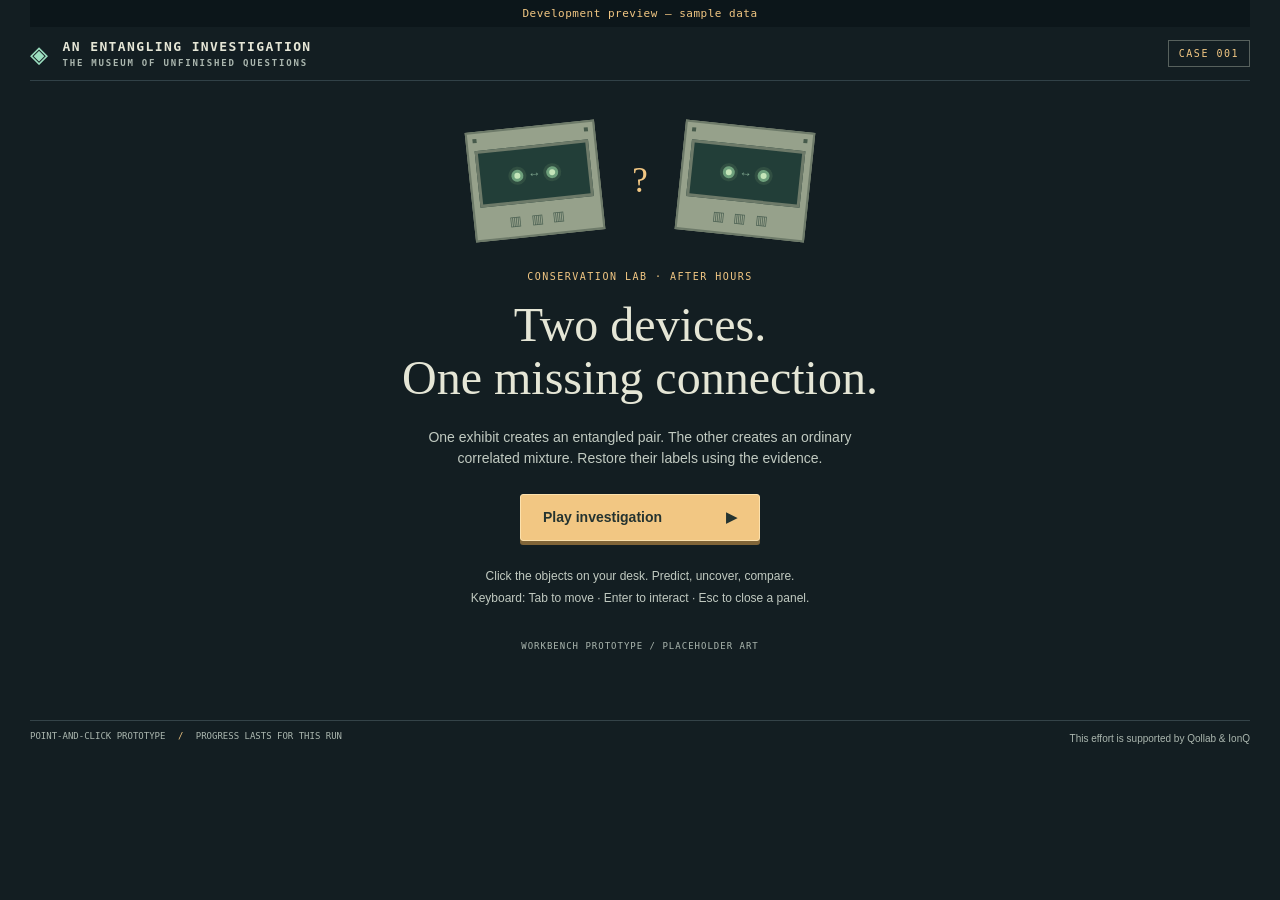
==== dev/index.html @ bb30d6c8 "feat: initial playable  implementation and assets" ====
<!doctype html>
<html lang="en">
<head>
  <meta charset="UTF-8">
  <meta name="viewport" content="width=device-width, initial-scale=1">
  <title>An Entangling Investigation · Development preview</title>
  <link rel="stylesheet" href="../main.css">
</head>
<body>
  <div id="app"><p>Opening development preview…</p></div>
  <script type="module" src="./main.js"></script>
</body>
</html>
---- main.css ----
/* Placeholder desk objects are CSS-only. Keep the native button hit targets
   when replacing their artwork with sprites. No remote assets are needed. */
:root { color-scheme:dark; --ink:#e5e6d6; --muted:#abb7af; --night:#131e22; --teal:#9cdfc0; --gold:#f2c783; --paper:#f1e8cf; --paper-ink:#283b37; font-family:'Segoe UI',Arial,sans-serif; }
* { box-sizing:border-box; }
body { margin:0; background:var(--night); color:var(--ink); font-size:14px; line-height:1.5; }
[hidden] { display:none !important; }
button,input,textarea { font:inherit; }
button { cursor:pointer; color:inherit; border-radius:3px; }
button:disabled { cursor:not-allowed; opacity:.48; }
button:focus-visible,summary:focus-visible,input:focus-visible,textarea:focus-visible { outline:3px solid var(--gold); outline-offset:4px; }
button:not(:disabled):hover { filter:brightness(1.13); }
h1,h2,h3,p { margin:0; }
.game-shell { max-width:1340px; margin:auto; padding:0 30px; }
.provenance { padding:7px 15px; color:var(--gold); text-align:center; background:#0c161a; font:11px Consolas,monospace; letter-spacing:.5px; }
.game-header { display:flex; justify-content:space-between; align-items:center; padding:19px 0; border-bottom:1px solid #314147; }
.game-brand { display:flex; align-items:center; gap:13px; font:600 13px Consolas,monospace; letter-spacing:1.4px; }
.game-brand > span { color:var(--teal); font-size:30px; }
.game-brand small { display:block; color:var(--muted); font-size:9px; margin-top:4px; letter-spacing:1.8px; }
.case-number,.eyebrow { font:10px Consolas,monospace; letter-spacing:1.5px; color:var(--gold); }
.case-number { border:1px solid #57615d; padding:7px 10px; }
.title-screen { text-align:center; max-width:640px; margin:0 auto; padding:45px 10px 65px; }
.title-emblem { display:flex; justify-content:center; align-items:center; gap:32px; margin-bottom:35px; }
.title-emblem > span:not(.device-sprite) { font:35px Georgia,serif; color:var(--gold); }
.title-emblem .device-sprite { width:130px; transform:rotate(-6deg); }
.title-emblem .device-sprite:last-child { transform:rotate(6deg); }
.title-screen h1 { font:48px/1.12 Georgia,serif; margin:16px 0 22px; }
.title-screen > p:not(.eyebrow) { color:#c1cac1; max-width:480px; margin:0 auto 25px; }
.primary { background:var(--gold); color:#243330; border:1px solid #fce1ad; box-shadow:0 4px 0 #816538; padding:12px 22px; font-weight:700; font-size:14px; }
.title-screen .primary { min-width:240px; margin-bottom:25px; display:inline-flex; justify-content:space-between; }
.title-screen .title-foot { font-size:12px; line-height:1.8; }
.prototype-label { font:9px Consolas,monospace; letter-spacing:1px; color:var(--muted); }
.mission-bar { display:flex; gap:20px; align-items:center; justify-content:space-between; margin-top:20px; }
.mission-bar p { font-size:14px; margin-top:5px; }
.progress-count { color:var(--teal); font:12px Consolas,monospace; white-space:nowrap; }
.lab-line { display:flex; justify-content:space-between; gap:20px; align-items:center; padding:10px 0 12px; font-size:11px; color:var(--muted); }
.quiet { background:none; border:0; padding:6px; color:var(--gold); font-size:11px; white-space:nowrap; }
.desk { position:relative; background:#705c48; border:9px solid #473c32; border-top-color:#968068; border-bottom-color:#302b26; padding:23px 28px 30px; box-shadow:0 10px 0 #0a1215,0 20px 45px #0005; background-image:repeating-linear-gradient(0deg,transparent,transparent 77px,#3a312b55 78px,#9e85612b 80px); }
.desk-plaque { display:flex; justify-content:space-between; color:#e3d2b4; font:9px Consolas,monospace; letter-spacing:1.4px; margin-bottom:19px; }
.desk-plaque span:first-child { color:var(--gold); background:#3d3b30; padding:6px 9px; border:1px solid #998665; }
.desk-plaque span:last-child { align-self:center; }
.desk-bolt { width:8px; height:8px; background:#c0a586; border:2px solid #4f453b; position:absolute; border-radius:50%; }
.bolt-tl { top:9px; left:9px; }.bolt-tr { top:9px; right:9px; }.bolt-bl { bottom:9px; left:9px; }.bolt-br { bottom:9px; right:9px; }
.apparatus { display:grid; grid-template-columns:minmax(210px,1fr) minmax(320px,1.35fr) minmax(240px,1fr); gap:27px; align-items:start; }
.apparatus h2,.console h3 { font:10px Consolas,monospace; letter-spacing:1.1px; text-transform:uppercase; }
.device-rack > h2 { color:#fff0d2; margin:5px 0 12px; }
#devices { display:grid; grid-template-columns:1fr 1fr; gap:10px; }
.device-object { text-align:center; background:#c2c4ac; color:#233c36; border:3px solid #3d4940; border-top-color:#e2e1c6; border-bottom-width:6px; padding:12px 8px; min-width:0; box-shadow:3px 5px 0 #352e2980; }
.device-object.selected { outline:3px solid var(--gold); outline-offset:3px; }
.object-top { display:flex; justify-content:space-between; align-items:center; font:8px Consolas,monospace; margin-bottom:14px; }
.selection-light { width:7px; height:7px; background:#6b7866; border-radius:50%; }
.selected .selection-light { background:#166847; box-shadow:0 0 0 2px #94d0a9; }
.device-sprite { position:relative; display:block; padding:17px 6px 5px; border:2px solid #6d7a69; background:#96a18b; min-width:0; }
.screw { width:4px; height:4px; background:#465a4b; position:absolute; top:5px; }.s1 { left:5px; }.s2 { right:5px; }
.device-window { display:flex; align-items:center; justify-content:center; gap:5px; height:57px; background:#223e38; border:3px solid #6d7a69; }
.device-window i { width:12px; height:12px; background:#c5e5b9; border:3px solid #6ea07c; box-shadow:0 0 0 3px #314f42; border-radius:50%; }
.device-window > span { color:#7ba28b; font-size:13px; }
.device-vents { display:block; letter-spacing:3px; margin-top:7px; font-size:13px; color:#4b6052; }
.device-name { display:block; font:700 16px Consolas,monospace; margin-top:14px; }
.device-state { display:block; font:8px/1.6 Consolas,monospace; margin-top:8px; }
.rack-note { font-size:11px; line-height:1.7; color:#fff0d2; margin-top:17px; padding:12px; background:#493f3280; border-left:2px solid #d2b584; }
.console { background:#354744; border:3px solid #182e2b; border-top-color:#6e7c69; box-shadow:5px 7px 0 #352e2980; padding:18px; }
.console h2 { color:#e4dbbf; margin-bottom:10px; }
.connection-label { font:9px Consolas,monospace; color:#bce9c7; background:#192d29; padding:7px; border:1px solid #567165; text-align:center; letter-spacing:1.4px; }
.dials { display:flex; justify-content:center; align-items:center; gap:27px; padding:12px 0; }.dials > div { display:flex; flex-direction:column; align-items:center; gap:5px; }.dials span,.dials b { font:9px Consolas,monospace; color:#d3dcc7; }.dial-link { opacity:.55; }
.dial { width:48px; height:48px; background:#bac4ab; border:5px solid #6c806e; border-radius:50%; box-shadow:0 3px 0 #142a24; position:relative; display:block; }.dial::after { content:''; position:absolute; width:4px; height:17px; top:2px; left:17px; background:#234337; }.dial.rotated { transform:rotate(90deg); }
.setting-switch { display:flex; border:2px solid #182e28; }.setting-switch button { flex:1; padding:7px 5px; background:#253a33; border:0; border-radius:0; color:#c5cfb9; }.setting-switch button[aria-pressed=true] { background:#bdd0ac; color:#213d30; box-shadow:inset 0 -3px #80966d; }.setting-switch b { font:700 14px Consolas,monospace; }.setting-switch span { display:block; font-size:10px; }
.setting-description { font-size:11px; line-height:1.5; color:#c0cbbb; margin:11px 0 17px; min-height:32px; }
.console h3 { color:var(--gold); margin-bottom:10px; }
.prediction-tokens { display:grid; grid-template-columns:repeat(3,1fr); gap:7px; }.prediction-tokens button { padding:8px 3px; background:#243932; border:1px solid #7f927d; font-size:10px; color:#e0e5d2; min-height:64px; }.prediction-tokens button[aria-pressed=true] { border-color:var(--gold); background:#514a32; color:#ffe1aa; box-shadow:0 0 0 1px var(--gold); }.token-symbol { display:block; font:10px Consolas,monospace; margin-bottom:8px; }
.lever { display:flex; align-items:center; justify-content:space-between; gap:14px; width:100%; background:#d5b174; color:#2b3528; border:2px solid #e8cc98; border-bottom:5px solid #947748; margin-top:18px; padding:10px 13px; text-align:left; }.lever b { font-size:13px; }.lever small { display:block; font:9px Consolas,monospace; margin-top:4px; }.lever-slot { height:37px; width:22px; background:#504b3b; border:3px solid #a28657; position:relative; }.lever-slot i { display:block; position:absolute; background:#9c4430; width:28px; height:11px; border:2px solid #e7a173; top:1px; left:-6px; }.lever.pulled .lever-slot i { top:20px; }
.detector { background:#888f79; padding:16px 13px 12px; border:3px solid #4d5a4a; border-top-color:#b2b99d; box-shadow:6px 8px 0 #352e2980; margin-top:7px; }.detector-heading { display:flex; justify-content:space-between; align-items:center; color:#203c30; margin-bottom:13px; }.detector-heading h2 { font-size:10px; }.power-led { width:6px; height:6px; background:#eacf73; border-radius:50%; box-shadow:0 0 0 2px #66715c; }
.crt-screen { background:#142d28; border:5px solid #465a49; border-bottom-color:#a4b496; padding:15px 12px; min-height:274px; color:#b9e5b8; text-align:center; background-image:repeating-linear-gradient(0deg,#00000013,#00000013 1px,transparent 1px,transparent 4px); }.screen-label { display:block; font:8px Consolas,monospace; letter-spacing:.6px; color:#d1ddb4; }.sealed-mark { font:38px Consolas,monospace; color:#8bad8e; margin:46px 0 30px; }.crt-screen p { font:13px Consolas,monospace; margin-bottom:10px; }.crt-screen small { font-size:10px; line-height:1.5; color:#a8c9ae; display:block; }.detector-idle { color:#243e30; font:9px Consolas,monospace; padding:15px 0 5px; text-align:center; }.detector-button { width:100%; background:#253d31; border:1px solid #c0c9a7; padding:11px 5px; font-size:11px; margin-top:12px; color:#eff0d5; }
.histogram { display:grid; grid-template-columns:repeat(4,1fr); gap:12px; margin:24px 0 14px; }.histogram > div { text-align:center; }.histogram span,.histogram b { font:10px Consolas,monospace; }.bar-track { height:92px; background:#cdeab70a; border-bottom:1px solid #7eac86; display:flex; align-items:flex-end; margin:5px 0; }.bar-track i { display:block; width:100%; }.match-bar { background:#a8d6a5; }.different-bar { background:#d4b97d; }.screen-stat { display:flex; flex-direction:column; margin-bottom:12px; }.screen-stat b { font:26px Consolas,monospace; }.screen-stat span { font-size:10px; }
.scan-area { height:140px; position:relative; overflow:hidden; display:grid; place-items:center; font:17px Consolas,monospace; }.scan-beam { position:absolute; top:0; left:0; right:0; height:3px; background:#c8edba; box-shadow:0 -12px 20px #b5ffa344; animation:readout-scan 1.2s linear both; }@keyframes readout-scan { from { transform:translateY(0); } to { transform:translateY(140px); } }
.desk-objects { display:grid; grid-template-columns:1fr 1fr 1fr; gap:24px; margin-top:29px; border-top:1px solid #b29b7455; padding-top:24px; }.desk-object { display:flex; align-items:center; gap:13px; position:relative; text-align:left; background:#473e3166; border:1px solid #b5a07866; border-bottom:4px solid #393429; padding:13px; min-height:102px; }.desk-object:hover { border-color:var(--gold); }.desk-object strong { display:block; color:#fff0d2; font-size:13px; }.desk-object small { display:block; color:#e5d6b9; font-size:10px; margin-top:4px; }.object-action { position:absolute; bottom:9px; right:10px; font:8px Consolas,monospace; color:var(--gold); }
.notebook-prop { display:grid; place-items:center; position:relative; flex-shrink:0; width:60px; height:72px; border:3px solid #9d7f48; border-left:7px solid #6a5433; background:#c8b282; color:#3d3b2e; transform:rotate(-7deg); box-shadow:2px 3px 0 #241e1b; }.notebook-prop b { font:10px/1.6 Consolas,monospace; }.notebook-prop i { width:4px; background:#ad5035; position:absolute; top:0; bottom:-6px; right:7px; }
.trace-prop { display:grid; place-items:center; flex-shrink:0; width:68px; height:67px; background:#253d32; border:5px solid #929779; color:#b5e2a7; box-shadow:3px 3px 0 #3c3c2d; }.trace-prop b { font:25px Consolas,monospace; }.trace-prop i { font:8px Consolas,monospace; letter-spacing:2px; }
.folder-prop { display:grid; place-items:center; width:67px; height:55px; flex-shrink:0; background:#c69e63; border:3px solid #8f7048; border-top:9px solid #dfbc82; box-shadow:3px 3px 0 #423725; transform:rotate(5deg); }.folder-prop i { font:9px/1.4 Consolas,monospace; color:#463e2f; border:1px solid #7c6448; padding:3px 10px; }
.interaction-line { margin-top:22px; background:#1c2c30; border-left:3px solid var(--gold); padding:12px 16px; color:#d8e3d4; font-size:13px; }.batch-note { font-size:10px; color:var(--muted); margin:10px 0 16px; text-align:center; }
footer { border-top:1px solid #344348; display:flex; justify-content:space-between; gap:15px; color:var(--muted); font-size:10px; padding:18px 0; }footer > span:first-child { font:9px Consolas,monospace; }footer span span { color:var(--gold); padding:0 7px; }
dialog { width:min(880px,calc(100% - 32px)); max-height:88dvh; background:var(--paper); color:var(--paper-ink); border:4px solid #857657; border-top-color:#d6c8a1; padding:0; box-shadow:12px 14px 0 #0007; color-scheme:light; overscroll-behavior:contain; }dialog::backdrop { background:#071014d9; }.dialog-header { display:flex; justify-content:space-between; align-items:center; gap:20px; padding:22px 26px 17px; background:#e6dbbd; border-bottom:1px solid #afa78c; position:sticky; top:0; z-index:2; }.dialog-header .eyebrow { color:#55694e; }.dialog-header h2 { font:28px Georgia,serif; margin-top:6px; }.close-panel { background:#efe9d6; border:1px solid #8c977f; color:#304535; width:36px; height:36px; font-size:25px; flex-shrink:0; }#dialog-body { padding:23px 26px; }dialog button:focus-visible,dialog input:focus-visible,dialog textarea:focus-visible,dialog summary:focus-visible { outline-color:#985021; }dialog p { line-height:1.6; }dialog .small { font-size:11px; color:#52624e; }.panel-intro { font-size:13px; margin-bottom:18px; }.empty-panel { text-align:center; max-width:430px; margin:20px auto 35px; }.empty-panel > span { font-size:40px; color:#6b7a59; }.empty-panel h3 { font:25px Georgia,serif; margin:14px 0; }
.record-tabs { display:flex; gap:8px; flex-wrap:wrap; margin-bottom:22px; }.record-tabs button { background:#e2dac0; border:1px solid #8a967a; color:#324a37; padding:9px 14px; font:700 13px Consolas,monospace; }.record-tabs span { display:block; font:10px 'Segoe UI',sans-serif; margin-top:4px; }.record-tabs button[aria-pressed=true] { background:#375346; color:#f4ebd0; }
.tickets { display:grid; grid-template-columns:1fr; max-width:570px; margin:auto; }.tickets.comparison { grid-template-columns:1fr 1fr; max-width:none; gap:18px; }.ticket { background:#faf5e5; border:1px solid #bcb493; border-top:5px solid #b8aa82; padding:18px; min-width:0; }.ticket-heading { display:flex; justify-content:space-between; align-items:center; gap:8px; }.ticket-heading h3 { font:700 14px Consolas,monospace; }.ticket-heading > span { font:9px Consolas,monospace; }.ticket-setting { font:11px Consolas,monospace; margin-top:8px; }.ticket .bar-track { background:#e9e9d7; }.ticket .match-bar { background:#486e54; }.ticket .different-bar { background:#aa7543; }.ticket-stats { display:flex; justify-content:space-between; gap:10px; padding:10px 0; margin-bottom:8px; border-bottom:1px solid #c6c7aa; }.ticket-stats b { font-size:13px; }.ticket-stats span { font:11px Consolas,monospace; align-self:center; }.ticket-prediction { font-size:12px; margin:13px 0; }.ticket-source { font:10px Consolas,monospace; color:#4e6251; border-top:1px dashed #aab28f; padding-top:12px; margin-top:15px; }.saved-observation { color:#315b3c; font-size:11px; margin-top:10px; }.comparison-note { background:#dce2c8; padding:13px; font-size:12px; margin-top:20px; }
fieldset { border:1px solid #b2b79a; padding:13px; margin:0 0 20px; min-width:0; }legend { padding:0 6px; font:700 12px Consolas,monospace; }.claim-choices button { display:block; width:100%; text-align:left; padding:9px; margin:7px 0; background:#eee9d6; color:#324b37; border:1px solid #b7bea0; font-size:12px; }.claim-choices button[aria-pressed=true] { background:#d7e4c8; border-color:#4e7650; box-shadow:inset 3px 0 #4e7650; }summary { cursor:pointer; font-size:12px; margin-bottom:10px; }label { font-size:12px; }textarea { display:block; width:100%; background:#fffaf0; color:#263a2d; border:1px solid #9eaa8c; padding:10px; margin:7px 0 10px; resize:vertical; }.secondary { background:#dbe2ca; color:#294631; border:1px solid #829777; padding:8px 14px; font-size:12px; }.error { color:#ffd4b9; }#dialog-error { color:#983b1a; padding:0 26px 20px; font-size:13px; }#dialog-error:empty { padding:0; }
.trace-dialogue { display:flex; gap:22px; align-items:flex-start; background:#dce3ca; border:1px solid #a0b091; padding:23px; margin-bottom:20px; }.trace-dialogue .eyebrow { color:#385740; }.trace-dialogue p { margin-top:10px; font-size:15px; }.trace-avatar { flex-shrink:0; background:#2a4b3b; color:#c9edaf; padding:12px; font:30px Consolas,monospace; border:5px solid #8c9d77; }.hint-choices { display:flex; gap:10px; flex-wrap:wrap; margin-bottom:18px; }.hint-choices button { background:#3a5847; color:#f5edd5; border:1px solid #213e2d; padding:11px 14px; font-size:12px; }
.conclusion-tiles { display:grid; grid-template-columns:repeat(3,1fr); gap:10px; }.conclusion-tiles label { display:flex; gap:8px; align-items:center; background:#e8e7d0; border:1px solid #99aa88; padding:13px; cursor:pointer; }.conclusion-tiles label:has(:checked) { border-color:#365f3f; background:#cddcbb; }.citation,.reason-choice { display:flex; align-items:center; gap:10px; margin-top:12px; cursor:pointer; }input[type=radio],input[type=checkbox] { accent-color:#345b3d; width:18px; height:18px; flex-shrink:0; }.citation:has(:disabled) { opacity:.6; cursor:default; }#report-form details { margin-top:16px; }#report-form .primary { margin-top:18px; }.report-feedback { background:#d7e4c8; border:1px solid #739264; border-left:4px solid #446f45; padding:20px; margin-top:25px; }.report-feedback h3 { font:23px Georgia,serif; margin-bottom:12px; }.report-feedback .small { margin-top:10px; }.help-steps { padding-left:20px; }.help-steps li { padding-left:7px; margin-bottom:15px; }.help-steps + p { margin-bottom:15px; }.circuit-notes { border-top:1px solid #aab28f; margin-top:20px; padding-top:15px; }.circuit-notes p { font-size:12px; margin-top:13px; }
@media (max-width:1100px) { .game-shell { padding:0 18px; }.desk { padding:20px 18px 23px; }.apparatus { grid-template-columns:minmax(190px,1fr) minmax(285px,1.35fr) minmax(210px,1fr); gap:17px; }.console { padding:14px; }.desk-objects { gap:14px; }.desk-object { gap:10px; }.desk-object strong { font-size:12px; }.desk-object small { font-size:9px; }.desk-plaque span:last-child { display:none; } }
@media (max-width:850px) { .apparatus { grid-template-columns:minmax(190px,1fr) minmax(280px,1.25fr); }.detector { grid-column:1/-1; max-width:440px; width:100%; justify-self:center; }.crt-screen { min-height:235px; }.desk-objects { grid-template-columns:1fr; }.desk-object { min-height:92px; }.desk-object strong { font-size:15px; }.desk-object small { font-size:12px; }.object-action { font-size:10px; right:20px; bottom:20px; }.game-brand { font-size:11px; }.game-brand small { font-size:8px; }.title-screen h1 { font-size:40px; } }
@media (max-width:560px) { .game-shell { padding:0 10px; }.provenance { font-size:10px; padding:8px 4px; }.game-brand { font-size:9px; gap:8px; letter-spacing:.7px; }.game-brand small { font-size:7px; letter-spacing:.5px; }.case-number { font-size:8px; padding:5px; }.game-header { padding:13px 0; }.mission-bar { align-items:flex-start; }.mission-bar p { font-size:12px; }.progress-count { font-size:10px; }.lab-line { align-items:flex-start; }.desk { border-width:6px; padding:22px 14px; }.desk-plaque { font-size:8px; letter-spacing:.6px; }.apparatus { grid-template-columns:1fr; gap:22px; }.rack-note { margin-top:12px; font-size:10px; }.device-object { padding:12px 14px; }.device-name { font-size:17px; }.console { padding:19px; }.device-rack h2 { font-size:11px; }.detector { grid-column:auto; max-width:none; }.console h2,.console h3 { font-size:11px; }.prediction-tokens button { font-size:11px; }.desk-objects { gap:17px; }.interaction-line { font-size:12px; }footer { flex-direction:column; font-size:9px; }.title-screen h1 { font-size:35px; }.title-emblem { gap:20px; }.title-emblem .device-sprite { width:105px; }.tickets.comparison { grid-template-columns:1fr; }.dialog-header { padding:18px; }.dialog-header h2 { font-size:24px; }#dialog-body { padding:18px; }.conclusion-tiles { grid-template-columns:1fr; }.trace-dialogue { flex-direction:column; padding:17px; }.trace-avatar { font-size:24px; }.hint-choices { flex-direction:column; }.title-screen { padding-top:30px; } }
/* Keep all desk objects visible together on a typical laptop. */
@media (min-width:851px) and (max-height:900px) {
  .game-header { padding:9px 0; }.mission-bar { margin-top:10px; }.lab-line { padding:4px 0 8px; }
  .desk { padding:14px 22px 18px; }.desk-plaque { margin-bottom:12px; }
  .console { padding:12px 15px; }.dials { padding:8px 0; }.dial { width:40px; height:40px; }.dial::after { left:13px; height:14px; }
  .setting-description { margin:8px 0; min-height:0; }.prediction-tokens button { min-height:54px; }.token-symbol { margin-bottom:5px; }
  .lever { margin-top:12px; padding:7px 10px; }.desk-objects { margin-top:18px; padding-top:15px; }.desk-object { min-height:88px; padding:10px; }
  .notebook-prop { height:60px; width:50px; }.trace-prop { height:56px; width:58px; }.folder-prop { width:57px; height:50px; }
  .interaction-line { margin-top:15px; padding:8px 12px; }.batch-note { margin:8px 0; }footer { padding:10px 0; }
}
@media (min-width:561px) and (max-width:610px) { .apparatus { grid-template-columns:1fr; }.detector { max-width:none; } }
@media (prefers-reduced-motion:reduce) { .scan-beam { animation-duration:1ms; } }
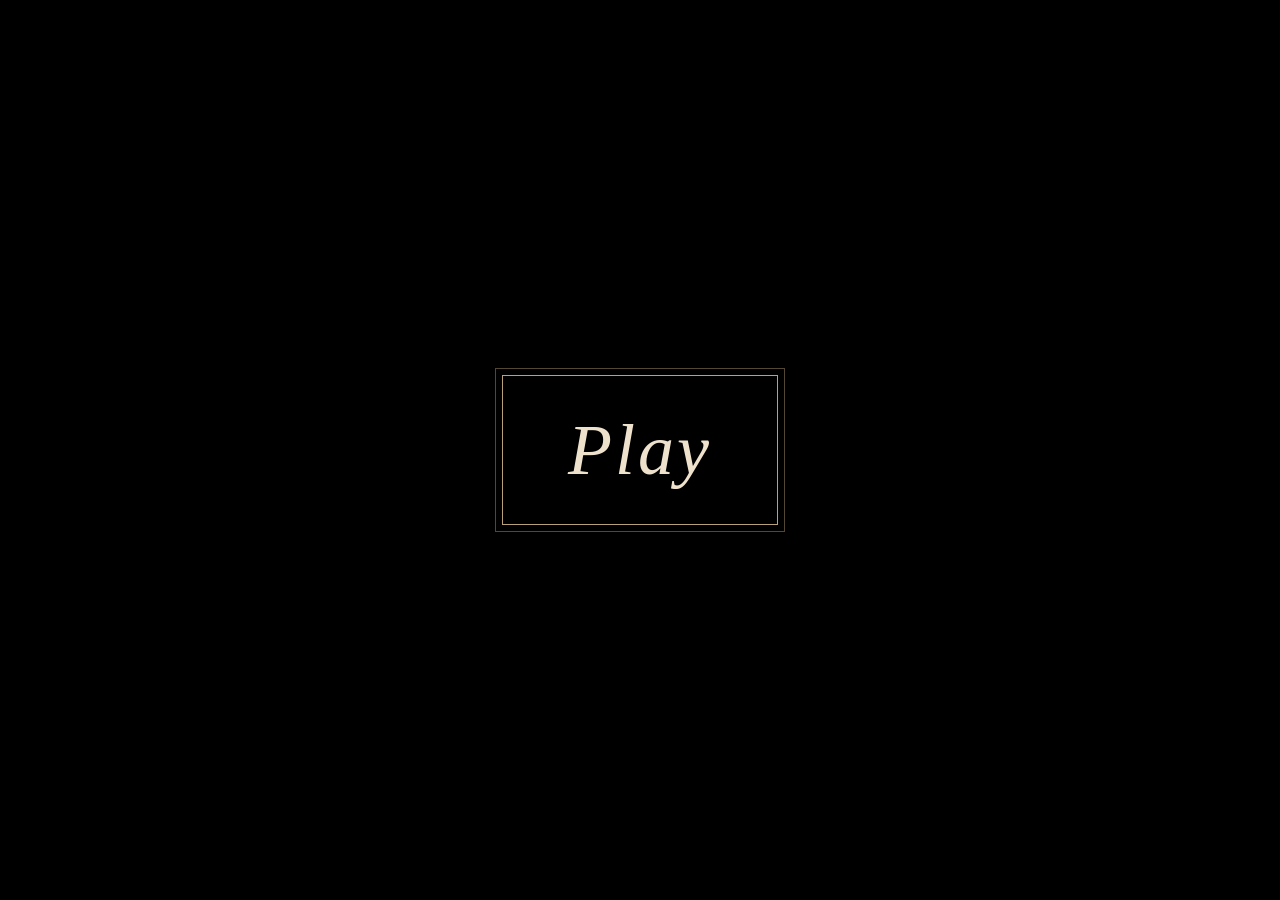
==== commit 6068cedb: "adding updated assets and files" ====
--- a/dev/index.html
+++ b/dev/index.html
@@ -7,7 +7,7 @@
   <link rel="stylesheet" href="../main.css">
 </head>
 <body>
-  <div id="app"><p>Opening development preview…</p></div>
+  <div id="app"><div class="boot-screen"><button class="play-button" disabled aria-label="Loading game">Play</button></div></div>
   <script type="module" src="./main.js"></script>
 </body>
 </html>
--- a/main.css
+++ b/main.css
@@ -1,101 +1,277 @@
-/* Placeholder desk objects are CSS-only. Keep the native button hit targets
-   when replacing their artwork with sprites. No remote assets are needed. */
-:root { color-scheme:dark; --ink:#e5e6d6; --muted:#abb7af; --night:#131e22; --teal:#9cdfc0; --gold:#f2c783; --paper:#f1e8cf; --paper-ink:#283b37; font-family:'Segoe UI',Arial,sans-serif; }
-* { box-sizing:border-box; }
-body { margin:0; background:var(--night); color:var(--ink); font-size:14px; line-height:1.5; }
-[hidden] { display:none !important; }
-button,input,textarea { font:inherit; }
-button { cursor:pointer; color:inherit; border-radius:3px; }
-button:disabled { cursor:not-allowed; opacity:.48; }
-button:focus-visible,summary:focus-visible,input:focus-visible,textarea:focus-visible { outline:3px solid var(--gold); outline-offset:4px; }
-button:not(:disabled):hover { filter:brightness(1.13); }
-h1,h2,h3,p { margin:0; }
-.game-shell { max-width:1340px; margin:auto; padding:0 30px; }
-.provenance { padding:7px 15px; color:var(--gold); text-align:center; background:#0c161a; font:11px Consolas,monospace; letter-spacing:.5px; }
-.game-header { display:flex; justify-content:space-between; align-items:center; padding:19px 0; border-bottom:1px solid #314147; }
-.game-brand { display:flex; align-items:center; gap:13px; font:600 13px Consolas,monospace; letter-spacing:1.4px; }
-.game-brand > span { color:var(--teal); font-size:30px; }
-.game-brand small { display:block; color:var(--muted); font-size:9px; margin-top:4px; letter-spacing:1.8px; }
-.case-number,.eyebrow { font:10px Consolas,monospace; letter-spacing:1.5px; color:var(--gold); }
-.case-number { border:1px solid #57615d; padding:7px 10px; }
-.title-screen { text-align:center; max-width:640px; margin:0 auto; padding:45px 10px 65px; }
-.title-emblem { display:flex; justify-content:center; align-items:center; gap:32px; margin-bottom:35px; }
-.title-emblem > span:not(.device-sprite) { font:35px Georgia,serif; color:var(--gold); }
-.title-emblem .device-sprite { width:130px; transform:rotate(-6deg); }
-.title-emblem .device-sprite:last-child { transform:rotate(6deg); }
-.title-screen h1 { font:48px/1.12 Georgia,serif; margin:16px 0 22px; }
-.title-screen > p:not(.eyebrow) { color:#c1cac1; max-width:480px; margin:0 auto 25px; }
-.primary { background:var(--gold); color:#243330; border:1px solid #fce1ad; box-shadow:0 4px 0 #816538; padding:12px 22px; font-weight:700; font-size:14px; }
-.title-screen .primary { min-width:240px; margin-bottom:25px; display:inline-flex; justify-content:space-between; }
-.title-screen .title-foot { font-size:12px; line-height:1.8; }
-.prototype-label { font:9px Consolas,monospace; letter-spacing:1px; color:var(--muted); }
-.mission-bar { display:flex; gap:20px; align-items:center; justify-content:space-between; margin-top:20px; }
-.mission-bar p { font-size:14px; margin-top:5px; }
-.progress-count { color:var(--teal); font:12px Consolas,monospace; white-space:nowrap; }
-.lab-line { display:flex; justify-content:space-between; gap:20px; align-items:center; padding:10px 0 12px; font-size:11px; color:var(--muted); }
-.quiet { background:none; border:0; padding:6px; color:var(--gold); font-size:11px; white-space:nowrap; }
-.desk { position:relative; background:#705c48; border:9px solid #473c32; border-top-color:#968068; border-bottom-color:#302b26; padding:23px 28px 30px; box-shadow:0 10px 0 #0a1215,0 20px 45px #0005; background-image:repeating-linear-gradient(0deg,transparent,transparent 77px,#3a312b55 78px,#9e85612b 80px); }
-.desk-plaque { display:flex; justify-content:space-between; color:#e3d2b4; font:9px Consolas,monospace; letter-spacing:1.4px; margin-bottom:19px; }
-.desk-plaque span:first-child { color:var(--gold); background:#3d3b30; padding:6px 9px; border:1px solid #998665; }
-.desk-plaque span:last-child { align-self:center; }
-.desk-bolt { width:8px; height:8px; background:#c0a586; border:2px solid #4f453b; position:absolute; border-radius:50%; }
-.bolt-tl { top:9px; left:9px; }.bolt-tr { top:9px; right:9px; }.bolt-bl { bottom:9px; left:9px; }.bolt-br { bottom:9px; right:9px; }
-.apparatus { display:grid; grid-template-columns:minmax(210px,1fr) minmax(320px,1.35fr) minmax(240px,1fr); gap:27px; align-items:start; }
-.apparatus h2,.console h3 { font:10px Consolas,monospace; letter-spacing:1.1px; text-transform:uppercase; }
-.device-rack > h2 { color:#fff0d2; margin:5px 0 12px; }
-#devices { display:grid; grid-template-columns:1fr 1fr; gap:10px; }
-.device-object { text-align:center; background:#c2c4ac; color:#233c36; border:3px solid #3d4940; border-top-color:#e2e1c6; border-bottom-width:6px; padding:12px 8px; min-width:0; box-shadow:3px 5px 0 #352e2980; }
-.device-object.selected { outline:3px solid var(--gold); outline-offset:3px; }
-.object-top { display:flex; justify-content:space-between; align-items:center; font:8px Consolas,monospace; margin-bottom:14px; }
-.selection-light { width:7px; height:7px; background:#6b7866; border-radius:50%; }
-.selected .selection-light { background:#166847; box-shadow:0 0 0 2px #94d0a9; }
-.device-sprite { position:relative; display:block; padding:17px 6px 5px; border:2px solid #6d7a69; background:#96a18b; min-width:0; }
-.screw { width:4px; height:4px; background:#465a4b; position:absolute; top:5px; }.s1 { left:5px; }.s2 { right:5px; }
-.device-window { display:flex; align-items:center; justify-content:center; gap:5px; height:57px; background:#223e38; border:3px solid #6d7a69; }
-.device-window i { width:12px; height:12px; background:#c5e5b9; border:3px solid #6ea07c; box-shadow:0 0 0 3px #314f42; border-radius:50%; }
-.device-window > span { color:#7ba28b; font-size:13px; }
-.device-vents { display:block; letter-spacing:3px; margin-top:7px; font-size:13px; color:#4b6052; }
-.device-name { display:block; font:700 16px Consolas,monospace; margin-top:14px; }
-.device-state { display:block; font:8px/1.6 Consolas,monospace; margin-top:8px; }
-.rack-note { font-size:11px; line-height:1.7; color:#fff0d2; margin-top:17px; padding:12px; background:#493f3280; border-left:2px solid #d2b584; }
-.console { background:#354744; border:3px solid #182e2b; border-top-color:#6e7c69; box-shadow:5px 7px 0 #352e2980; padding:18px; }
-.console h2 { color:#e4dbbf; margin-bottom:10px; }
-.connection-label { font:9px Consolas,monospace; color:#bce9c7; background:#192d29; padding:7px; border:1px solid #567165; text-align:center; letter-spacing:1.4px; }
-.dials { display:flex; justify-content:center; align-items:center; gap:27px; padding:12px 0; }.dials > div { display:flex; flex-direction:column; align-items:center; gap:5px; }.dials span,.dials b { font:9px Consolas,monospace; color:#d3dcc7; }.dial-link { opacity:.55; }
-.dial { width:48px; height:48px; background:#bac4ab; border:5px solid #6c806e; border-radius:50%; box-shadow:0 3px 0 #142a24; position:relative; display:block; }.dial::after { content:''; position:absolute; width:4px; height:17px; top:2px; left:17px; background:#234337; }.dial.rotated { transform:rotate(90deg); }
-.setting-switch { display:flex; border:2px solid #182e28; }.setting-switch button { flex:1; padding:7px 5px; background:#253a33; border:0; border-radius:0; color:#c5cfb9; }.setting-switch button[aria-pressed=true] { background:#bdd0ac; color:#213d30; box-shadow:inset 0 -3px #80966d; }.setting-switch b { font:700 14px Consolas,monospace; }.setting-switch span { display:block; font-size:10px; }
-.setting-description { font-size:11px; line-height:1.5; color:#c0cbbb; margin:11px 0 17px; min-height:32px; }
-.console h3 { color:var(--gold); margin-bottom:10px; }
-.prediction-tokens { display:grid; grid-template-columns:repeat(3,1fr); gap:7px; }.prediction-tokens button { padding:8px 3px; background:#243932; border:1px solid #7f927d; font-size:10px; color:#e0e5d2; min-height:64px; }.prediction-tokens button[aria-pressed=true] { border-color:var(--gold); background:#514a32; color:#ffe1aa; box-shadow:0 0 0 1px var(--gold); }.token-symbol { display:block; font:10px Consolas,monospace; margin-bottom:8px; }
-.lever { display:flex; align-items:center; justify-content:space-between; gap:14px; width:100%; background:#d5b174; color:#2b3528; border:2px solid #e8cc98; border-bottom:5px solid #947748; margin-top:18px; padding:10px 13px; text-align:left; }.lever b { font-size:13px; }.lever small { display:block; font:9px Consolas,monospace; margin-top:4px; }.lever-slot { height:37px; width:22px; background:#504b3b; border:3px solid #a28657; position:relative; }.lever-slot i { display:block; position:absolute; background:#9c4430; width:28px; height:11px; border:2px solid #e7a173; top:1px; left:-6px; }.lever.pulled .lever-slot i { top:20px; }
-.detector { background:#888f79; padding:16px 13px 12px; border:3px solid #4d5a4a; border-top-color:#b2b99d; box-shadow:6px 8px 0 #352e2980; margin-top:7px; }.detector-heading { display:flex; justify-content:space-between; align-items:center; color:#203c30; margin-bottom:13px; }.detector-heading h2 { font-size:10px; }.power-led { width:6px; height:6px; background:#eacf73; border-radius:50%; box-shadow:0 0 0 2px #66715c; }
-.crt-screen { background:#142d28; border:5px solid #465a49; border-bottom-color:#a4b496; padding:15px 12px; min-height:274px; color:#b9e5b8; text-align:center; background-image:repeating-linear-gradient(0deg,#00000013,#00000013 1px,transparent 1px,transparent 4px); }.screen-label { display:block; font:8px Consolas,monospace; letter-spacing:.6px; color:#d1ddb4; }.sealed-mark { font:38px Consolas,monospace; color:#8bad8e; margin:46px 0 30px; }.crt-screen p { font:13px Consolas,monospace; margin-bottom:10px; }.crt-screen small { font-size:10px; line-height:1.5; color:#a8c9ae; display:block; }.detector-idle { color:#243e30; font:9px Consolas,monospace; padding:15px 0 5px; text-align:center; }.detector-button { width:100%; background:#253d31; border:1px solid #c0c9a7; padding:11px 5px; font-size:11px; margin-top:12px; color:#eff0d5; }
-.histogram { display:grid; grid-template-columns:repeat(4,1fr); gap:12px; margin:24px 0 14px; }.histogram > div { text-align:center; }.histogram span,.histogram b { font:10px Consolas,monospace; }.bar-track { height:92px; background:#cdeab70a; border-bottom:1px solid #7eac86; display:flex; align-items:flex-end; margin:5px 0; }.bar-track i { display:block; width:100%; }.match-bar { background:#a8d6a5; }.different-bar { background:#d4b97d; }.screen-stat { display:flex; flex-direction:column; margin-bottom:12px; }.screen-stat b { font:26px Consolas,monospace; }.screen-stat span { font-size:10px; }
-.scan-area { height:140px; position:relative; overflow:hidden; display:grid; place-items:center; font:17px Consolas,monospace; }.scan-beam { position:absolute; top:0; left:0; right:0; height:3px; background:#c8edba; box-shadow:0 -12px 20px #b5ffa344; animation:readout-scan 1.2s linear both; }@keyframes readout-scan { from { transform:translateY(0); } to { transform:translateY(140px); } }
-.desk-objects { display:grid; grid-template-columns:1fr 1fr 1fr; gap:24px; margin-top:29px; border-top:1px solid #b29b7455; padding-top:24px; }.desk-object { display:flex; align-items:center; gap:13px; position:relative; text-align:left; background:#473e3166; border:1px solid #b5a07866; border-bottom:4px solid #393429; padding:13px; min-height:102px; }.desk-object:hover { border-color:var(--gold); }.desk-object strong { display:block; color:#fff0d2; font-size:13px; }.desk-object small { display:block; color:#e5d6b9; font-size:10px; margin-top:4px; }.object-action { position:absolute; bottom:9px; right:10px; font:8px Consolas,monospace; color:var(--gold); }
-.notebook-prop { display:grid; place-items:center; position:relative; flex-shrink:0; width:60px; height:72px; border:3px solid #9d7f48; border-left:7px solid #6a5433; background:#c8b282; color:#3d3b2e; transform:rotate(-7deg); box-shadow:2px 3px 0 #241e1b; }.notebook-prop b { font:10px/1.6 Consolas,monospace; }.notebook-prop i { width:4px; background:#ad5035; position:absolute; top:0; bottom:-6px; right:7px; }
-.trace-prop { display:grid; place-items:center; flex-shrink:0; width:68px; height:67px; background:#253d32; border:5px solid #929779; color:#b5e2a7; box-shadow:3px 3px 0 #3c3c2d; }.trace-prop b { font:25px Consolas,monospace; }.trace-prop i { font:8px Consolas,monospace; letter-spacing:2px; }
-.folder-prop { display:grid; place-items:center; width:67px; height:55px; flex-shrink:0; background:#c69e63; border:3px solid #8f7048; border-top:9px solid #dfbc82; box-shadow:3px 3px 0 #423725; transform:rotate(5deg); }.folder-prop i { font:9px/1.4 Consolas,monospace; color:#463e2f; border:1px solid #7c6448; padding:3px 10px; }
-.interaction-line { margin-top:22px; background:#1c2c30; border-left:3px solid var(--gold); padding:12px 16px; color:#d8e3d4; font-size:13px; }.batch-note { font-size:10px; color:var(--muted); margin:10px 0 16px; text-align:center; }
-footer { border-top:1px solid #344348; display:flex; justify-content:space-between; gap:15px; color:var(--muted); font-size:10px; padding:18px 0; }footer > span:first-child { font:9px Consolas,monospace; }footer span span { color:var(--gold); padding:0 7px; }
-dialog { width:min(880px,calc(100% - 32px)); max-height:88dvh; background:var(--paper); color:var(--paper-ink); border:4px solid #857657; border-top-color:#d6c8a1; padding:0; box-shadow:12px 14px 0 #0007; color-scheme:light; overscroll-behavior:contain; }dialog::backdrop { background:#071014d9; }.dialog-header { display:flex; justify-content:space-between; align-items:center; gap:20px; padding:22px 26px 17px; background:#e6dbbd; border-bottom:1px solid #afa78c; position:sticky; top:0; z-index:2; }.dialog-header .eyebrow { color:#55694e; }.dialog-header h2 { font:28px Georgia,serif; margin-top:6px; }.close-panel { background:#efe9d6; border:1px solid #8c977f; color:#304535; width:36px; height:36px; font-size:25px; flex-shrink:0; }#dialog-body { padding:23px 26px; }dialog button:focus-visible,dialog input:focus-visible,dialog textarea:focus-visible,dialog summary:focus-visible { outline-color:#985021; }dialog p { line-height:1.6; }dialog .small { font-size:11px; color:#52624e; }.panel-intro { font-size:13px; margin-bottom:18px; }.empty-panel { text-align:center; max-width:430px; margin:20px auto 35px; }.empty-panel > span { font-size:40px; color:#6b7a59; }.empty-panel h3 { font:25px Georgia,serif; margin:14px 0; }
-.record-tabs { display:flex; gap:8px; flex-wrap:wrap; margin-bottom:22px; }.record-tabs button { background:#e2dac0; border:1px solid #8a967a; color:#324a37; padding:9px 14px; font:700 13px Consolas,monospace; }.record-tabs span { display:block; font:10px 'Segoe UI',sans-serif; margin-top:4px; }.record-tabs button[aria-pressed=true] { background:#375346; color:#f4ebd0; }
-.tickets { display:grid; grid-template-columns:1fr; max-width:570px; margin:auto; }.tickets.comparison { grid-template-columns:1fr 1fr; max-width:none; gap:18px; }.ticket { background:#faf5e5; border:1px solid #bcb493; border-top:5px solid #b8aa82; padding:18px; min-width:0; }.ticket-heading { display:flex; justify-content:space-between; align-items:center; gap:8px; }.ticket-heading h3 { font:700 14px Consolas,monospace; }.ticket-heading > span { font:9px Consolas,monospace; }.ticket-setting { font:11px Consolas,monospace; margin-top:8px; }.ticket .bar-track { background:#e9e9d7; }.ticket .match-bar { background:#486e54; }.ticket .different-bar { background:#aa7543; }.ticket-stats { display:flex; justify-content:space-between; gap:10px; padding:10px 0; margin-bottom:8px; border-bottom:1px solid #c6c7aa; }.ticket-stats b { font-size:13px; }.ticket-stats span { font:11px Consolas,monospace; align-self:center; }.ticket-prediction { font-size:12px; margin:13px 0; }.ticket-source { font:10px Consolas,monospace; color:#4e6251; border-top:1px dashed #aab28f; padding-top:12px; margin-top:15px; }.saved-observation { color:#315b3c; font-size:11px; margin-top:10px; }.comparison-note { background:#dce2c8; padding:13px; font-size:12px; margin-top:20px; }
-fieldset { border:1px solid #b2b79a; padding:13px; margin:0 0 20px; min-width:0; }legend { padding:0 6px; font:700 12px Consolas,monospace; }.claim-choices button { display:block; width:100%; text-align:left; padding:9px; margin:7px 0; background:#eee9d6; color:#324b37; border:1px solid #b7bea0; font-size:12px; }.claim-choices button[aria-pressed=true] { background:#d7e4c8; border-color:#4e7650; box-shadow:inset 3px 0 #4e7650; }summary { cursor:pointer; font-size:12px; margin-bottom:10px; }label { font-size:12px; }textarea { display:block; width:100%; background:#fffaf0; color:#263a2d; border:1px solid #9eaa8c; padding:10px; margin:7px 0 10px; resize:vertical; }.secondary { background:#dbe2ca; color:#294631; border:1px solid #829777; padding:8px 14px; font-size:12px; }.error { color:#ffd4b9; }#dialog-error { color:#983b1a; padding:0 26px 20px; font-size:13px; }#dialog-error:empty { padding:0; }
-.trace-dialogue { display:flex; gap:22px; align-items:flex-start; background:#dce3ca; border:1px solid #a0b091; padding:23px; margin-bottom:20px; }.trace-dialogue .eyebrow { color:#385740; }.trace-dialogue p { margin-top:10px; font-size:15px; }.trace-avatar { flex-shrink:0; background:#2a4b3b; color:#c9edaf; padding:12px; font:30px Consolas,monospace; border:5px solid #8c9d77; }.hint-choices { display:flex; gap:10px; flex-wrap:wrap; margin-bottom:18px; }.hint-choices button { background:#3a5847; color:#f5edd5; border:1px solid #213e2d; padding:11px 14px; font-size:12px; }
-.conclusion-tiles { display:grid; grid-template-columns:repeat(3,1fr); gap:10px; }.conclusion-tiles label { display:flex; gap:8px; align-items:center; background:#e8e7d0; border:1px solid #99aa88; padding:13px; cursor:pointer; }.conclusion-tiles label:has(:checked) { border-color:#365f3f; background:#cddcbb; }.citation,.reason-choice { display:flex; align-items:center; gap:10px; margin-top:12px; cursor:pointer; }input[type=radio],input[type=checkbox] { accent-color:#345b3d; width:18px; height:18px; flex-shrink:0; }.citation:has(:disabled) { opacity:.6; cursor:default; }#report-form details { margin-top:16px; }#report-form .primary { margin-top:18px; }.report-feedback { background:#d7e4c8; border:1px solid #739264; border-left:4px solid #446f45; padding:20px; margin-top:25px; }.report-feedback h3 { font:23px Georgia,serif; margin-bottom:12px; }.report-feedback .small { margin-top:10px; }.help-steps { padding-left:20px; }.help-steps li { padding-left:7px; margin-bottom:15px; }.help-steps + p { margin-bottom:15px; }.circuit-notes { border-top:1px solid #aab28f; margin-top:20px; padding-top:15px; }.circuit-notes p { font-size:12px; margin-top:13px; }
-@media (max-width:1100px) { .game-shell { padding:0 18px; }.desk { padding:20px 18px 23px; }.apparatus { grid-template-columns:minmax(190px,1fr) minmax(285px,1.35fr) minmax(210px,1fr); gap:17px; }.console { padding:14px; }.desk-objects { gap:14px; }.desk-object { gap:10px; }.desk-object strong { font-size:12px; }.desk-object small { font-size:9px; }.desk-plaque span:last-child { display:none; } }
-@media (max-width:850px) { .apparatus { grid-template-columns:minmax(190px,1fr) minmax(280px,1.25fr); }.detector { grid-column:1/-1; max-width:440px; width:100%; justify-self:center; }.crt-screen { min-height:235px; }.desk-objects { grid-template-columns:1fr; }.desk-object { min-height:92px; }.desk-object strong { font-size:15px; }.desk-object small { font-size:12px; }.object-action { font-size:10px; right:20px; bottom:20px; }.game-brand { font-size:11px; }.game-brand small { font-size:8px; }.title-screen h1 { font-size:40px; } }
-@media (max-width:560px) { .game-shell { padding:0 10px; }.provenance { font-size:10px; padding:8px 4px; }.game-brand { font-size:9px; gap:8px; letter-spacing:.7px; }.game-brand small { font-size:7px; letter-spacing:.5px; }.case-number { font-size:8px; padding:5px; }.game-header { padding:13px 0; }.mission-bar { align-items:flex-start; }.mission-bar p { font-size:12px; }.progress-count { font-size:10px; }.lab-line { align-items:flex-start; }.desk { border-width:6px; padding:22px 14px; }.desk-plaque { font-size:8px; letter-spacing:.6px; }.apparatus { grid-template-columns:1fr; gap:22px; }.rack-note { margin-top:12px; font-size:10px; }.device-object { padding:12px 14px; }.device-name { font-size:17px; }.console { padding:19px; }.device-rack h2 { font-size:11px; }.detector { grid-column:auto; max-width:none; }.console h2,.console h3 { font-size:11px; }.prediction-tokens button { font-size:11px; }.desk-objects { gap:17px; }.interaction-line { font-size:12px; }footer { flex-direction:column; font-size:9px; }.title-screen h1 { font-size:35px; }.title-emblem { gap:20px; }.title-emblem .device-sprite { width:105px; }.tickets.comparison { grid-template-columns:1fr; }.dialog-header { padding:18px; }.dialog-header h2 { font-size:24px; }#dialog-body { padding:18px; }.conclusion-tiles { grid-template-columns:1fr; }.trace-dialogue { flex-direction:column; padding:17px; }.trace-avatar { font-size:24px; }.hint-choices { flex-direction:column; }.title-screen { padding-top:30px; } }
-/* Keep all desk objects visible together on a typical laptop. */
-@media (min-width:851px) and (max-height:900px) {
-  .game-header { padding:9px 0; }.mission-bar { margin-top:10px; }.lab-line { padding:4px 0 8px; }
-  .desk { padding:14px 22px 18px; }.desk-plaque { margin-bottom:12px; }
-  .console { padding:12px 15px; }.dials { padding:8px 0; }.dial { width:40px; height:40px; }.dial::after { left:13px; height:14px; }
-  .setting-description { margin:8px 0; min-height:0; }.prediction-tokens button { min-height:54px; }.token-symbol { margin-bottom:5px; }
-  .lever { margin-top:12px; padding:7px 10px; }.desk-objects { margin-top:18px; padding-top:15px; }.desk-object { min-height:88px; padding:10px; }
-  .notebook-prop { height:60px; width:50px; }.trace-prop { height:56px; width:58px; }.folder-prop { width:57px; height:50px; }
-  .interaction-line { margin-top:15px; padding:8px 12px; }.batch-note { margin:8px 0; }footer { padding:10px 0; }
-}
-@media (min-width:561px) and (max-width:610px) { .apparatus { grid-template-columns:1fr; }.detector { max-width:none; } }
-@media (prefers-reduced-motion:reduce) { .scan-beam { animation-duration:1ms; } }
+/* The scene fills the host's viewport. Native controls remain the hit targets;
+   art and decoration never intercept pointer or keyboard input. */
+:root {
+  color-scheme: dark;
+  --ink: #f2dfae;
+  --gold: #efbe69;
+  --paper: #dfc895;
+  --paper-ink: #352718;
+  --screen: #efbb5a;
+  font-family: Georgia, 'Times New Roman', serif;
+  font-synthesis: none;
+}
+* { box-sizing: border-box; }
+html, body, #app { width: 100%; height: 100%; margin: 0; }
+body { overflow: hidden; background: #120e09; color: var(--ink); font-size: 14px; line-height: 1.5; }
+[hidden] { display: none !important; }
+button, input, textarea { font: inherit; }
+button { cursor: pointer; border-radius: 0; color: inherit; }
+button:disabled { cursor: not-allowed; opacity: .55; }
+button:focus-visible, summary:focus-visible, input:focus-visible, textarea:focus-visible {
+  outline: 3px solid #ffe5a0; outline-offset: 4px;
+}
+button:not(:disabled):hover { filter: brightness(1.12); }
+h1, h2, h3, p { margin: 0; }
+.sprite { display: block; object-fit: contain; image-rendering: pixelated; pointer-events: none; user-select: none; }
+.game-shell { position: relative; width: 100%; height: 100dvh; overflow: hidden; isolation: isolate; }
+.scene-background { position: absolute; inset: 0; width: 100%; height: 100%; object-fit: cover; z-index: -2; }
+.provenance {
+  position: absolute; z-index: 3; top: 0; left: 50%; transform: translateX(-50%);
+  padding: 4px 16px; border: 1px solid #89673e; border-top: 0;
+  background: #20180fee; color: #f6cf84; font-size: 11px; font-weight: bold; text-align: center;
+  max-width: 90%; white-space: nowrap;
+}
+footer { position: absolute; bottom: 4px; width: 100%; text-align: center; font-size: 10px; color: #dac6a3; text-shadow: 1px 1px #000; pointer-events: none; }
+.eyebrow { font-size: 11px; font-weight: bold; letter-spacing: 2px; }
+.case-stamp { font-weight: bold; letter-spacing: 2px; }
+#workspace, .desk { position: absolute; inset: 0; }
+.scene-heading { position: absolute; left: 6%; top: 6%; color: #f0cc8d; text-shadow: 2px 2px #20150d; font-weight: bold; letter-spacing: 2px; font-size: 12px; }
+.scene-heading span { display: block; }.scene-heading span + span { font-size: 10px; letter-spacing: 1px; opacity: .8; }
+.scene-object { position: absolute; padding: 0; border: 0; background: none; display: flex; align-items: center; flex-direction: column; }
+.scene-object > .sprite { width: 100%; height: calc(100% - 39px); filter: drop-shadow(5px 7px 0 #100c0980); }
+.scene-object:hover > .sprite, .scene-object:focus-visible > .sprite {
+  filter: drop-shadow(2px 0 #e1b266) drop-shadow(-2px 0 #e1b266) drop-shadow(0 2px #e1b266) drop-shadow(0 -2px #e1b266);
+  transform: translateY(-3px);
+}
+.scene-object:focus-visible { outline-style: dashed; outline-offset: 7px; }
+.object-label { display: block; background: #201a12ed; border: 1px solid #a0804e; border-bottom: 3px solid #100d09; padding: 4px 11px; color: #f0d49f; font-size: 13px; font-weight: bold; white-space: nowrap; text-align: center; }
+.object-label small { display: block; color: #c7b78e; font-size: 10px; font-weight: normal; }
+.device-object { left: 5%; width: 18%; height: 34%; }
+.device-A { top: 12%; }.device-B { top: 48%; }
+.phone-object { right: 3%; top: 8%; width: 23%; height: 31%; transform: rotate(7deg); }
+.phone-object .object-label { transform: rotate(-7deg); }
+.notebook-object { right: 6%; top: 46%; width: 17%; height: 34%; transform: rotate(4deg); }
+.notebook-object .object-label { transform: rotate(-4deg); }
+.case-brief { position: absolute; width: 36%; max-width: 460px; left: 50%; top: 29%; transform: translateX(-50%) rotate(-2deg); padding: 23px 26px; color: #3c2c1c; background: #ddc595; border: 2px solid #9e804f; box-shadow: 4px 5px 0 #120f0b66; }
+.case-brief::before { content: ''; position: absolute; width: 67px; height: 15px; top: -9px; left: 39%; background: #c7b27acc; transform: rotate(5deg); }
+.case-brief h1 { font-size: clamp(19px, 2vw, 28px); line-height: 1.2; margin: 13px 0; letter-spacing: -1px; }
+.case-brief p { font-size: 13px; }.case-brief .eyebrow { font-size: 10px; letter-spacing: 1px; }
+#progress-count { display: inline-block; border: 2px solid #764c30; padding: 3px 9px; color: #663f24; font-weight: bold; font-size: 12px; margin-top: 15px; transform: rotate(2deg); }
+.brief-instruction { margin-top: 14px; font-style: italic; font-size: 11px !important; }
+.report-object { left: 43%; top: 69%; width: 15%; height: 18%; }
+.report-paper { width: 105px; min-height: 86px; background: #d8c090; color: #4a3421; border: 2px solid #9e8256; box-shadow: 4px 4px 0 #20150d; transform: rotate(5deg); padding: 8px; margin-bottom: 8px; text-align: left; }
+.report-paper > span { display: block; font-size: 7px; font-weight: bold; }.report-paper b { display: block; font-size: 19px; line-height: 1; padding: 5px 0; }
+.report-paper i { font-size: 8px; font-style: normal; border: 1px solid #795231; padding: 2px; }
+.scene-hud { position: absolute; bottom: 27px; left: 4%; right: 4%; display: flex; align-items: center; gap: 20px; background: #15130dea; border: 2px solid #76603f; box-shadow: 3px 3px 0 #090805; padding: 8px 14px; }
+.scene-hud > div { flex: 1; min-width: 0; }#lab-status { font-size: 10px; color: #c5c28d; display: block; }#interaction-line { font-size: 12px; color: #f0d5a5; margin-top: 3px; }
+.quiet { background: #3b3324; border: 2px outset #a78b57; color: #f3d79e; padding: 8px; font-size: 11px; font-weight: bold; white-space: nowrap; }
+.error { color: #ffb78b !important; }
+.primary { background: #ab7b39; border: 3px outset #e3bd7d; box-shadow: 3px 3px 0 #21170c; padding: 11px 20px; color: #fff0ce; font-weight: bold; text-shadow: 1px 1px #694721; }
+
+/* In-world windows: worn metal instruments and paper case files. */
+dialog { width: min(930px, calc(100% - 48px)); max-height: calc(100dvh - 64px); padding: 0; margin: auto; color: var(--paper-ink); background: var(--paper); border: 7px ridge #8e6c3e; box-shadow: 8px 8px 0 #100c0999; color-scheme: light; overscroll-behavior: contain; scrollbar-color: #8e6c3e #c6ad7c; }
+dialog::backdrop { background: #0d0b0780; }
+.dialog-header { display: flex; justify-content: space-between; gap: 20px; align-items: center; position: sticky; top: 0; z-index: 2; padding: 15px 22px; color: #ebd19d; border-bottom: 3px double #b29660; background: #483524; box-shadow: 0 3px 0 #2a20194d; }
+.dialog-header .eyebrow { font-size: 9px; color: #c8b48b; letter-spacing: 1.5px; }.dialog-header h2 { font-size: 25px; line-height: 1.2; margin-top: 5px; }
+.close-panel { width: 36px; height: 36px; flex-shrink: 0; background: #5b422c; color: #f4ddb0; border: 3px outset #b79661; font-size: 23px; line-height: 1; }
+#dialog-body { padding: 22px; background-image: repeating-linear-gradient(0deg, #6b4c2005, #6b4c2005 1px, transparent 1px, transparent 4px); }
+dialog button:focus-visible, dialog input:focus-visible, dialog textarea:focus-visible, dialog summary:focus-visible { outline-color: #803c1e; }
+dialog p { line-height: 1.55; }.small, .batch-note { font-size: 11px; line-height: 1.5; }.panel-intro { margin-bottom: 18px; font-size: 13px; }.empty-panel { padding: 20px; text-align: center; }.empty-panel > span { font-size: 35px; }.empty-panel h3 { margin: 12px 0; font-size: 23px; }
+dialog[data-panel=device] { --screen: #edba5c; color-scheme: dark; color: #e1d4b5; background: #3d3e32; border-color: #85806c; }
+dialog[data-panel=device][data-device=B] { --screen: #9bd578; }
+dialog[data-panel=device] .dialog-header { background: #272a22; border-color: #969075; }
+dialog[data-panel=device] .close-panel { background: #4e5141; border-color: #aaa58b; }
+dialog[data-panel=device] button:focus-visible { outline-color: var(--screen); }
+.instrument-layout { display: grid; grid-template-columns: 1.1fr 1fr; gap: 24px; }
+.instrument-layout h3 { font-size: 12px; text-transform: uppercase; letter-spacing: 1px; color: #d2c6a6; margin-bottom: 13px; }
+.console, .detector { min-width: 0; }.connection-label { padding: 5px 10px; border: 2px inset #6f7560; background: #181d15; color: var(--screen); text-align: center; font-size: 11px; font-weight: bold; }
+.dials { display: flex; justify-content: center; gap: 30px; align-items: center; padding: 12px 0; }.dials > div { display: flex; flex-direction: column; align-items: center; gap: 4px; }.dials span, .dials b { font-size: 10px; }
+.dial { display: block; width: 46px; height: 46px; background: #bcb8a0; border: 6px ridge #8a8b78; border-radius: 50%; position: relative; box-shadow: 2px 3px 0 #151811; }.dial::after { content: ''; position: absolute; width: 4px; height: 16px; left: 15px; top: 1px; background: #30372b; }.dial.rotated { transform: rotate(90deg); }
+.setting-switch { display: flex; gap: 8px; }.setting-switch button { flex: 1; border: 3px outset #a4a18b; background: #575b49; padding: 6px; color: #f1e4c6; }.setting-switch b { font-size: 17px; }.setting-switch span { display: block; font-size: 11px; }
+.setting-switch button[aria-pressed=true] { background: #1d2419; color: var(--screen); border-style: inset; }
+.setting-description { font-size: 12px; margin: 13px 0; min-height: 36px; }
+.prediction-tokens { display: grid; grid-template-columns: repeat(3, 1fr); gap: 7px; }.prediction-tokens button { background: #c2b88f; color: #272c20; border: 3px outset #e7d9ae; padding: 8px 4px; font-size: 11px; min-height: 70px; }
+.token-symbol { display: block; margin-bottom: 7px; font-weight: bold; font-size: 11px; }.prediction-tokens button[aria-pressed=true] { border-style: inset; background: #c4a76a; box-shadow: inset 0 0 0 2px #4d432c; }
+.lever { display: flex; align-items: center; justify-content: space-between; gap: 14px; width: 100%; margin-top: 15px; padding: 10px; background: #735333; border: 4px outset #b49363; color: #ffebc4; }.lever small { display: block; font-size: 10px; }.lever b { font-size: 14px; }
+.lever-slot { display: block; height: 36px; width: 22px; background: #201c13; border: 3px inset #928265; position: relative; }.lever-slot i { position: absolute; height: 12px; width: 30px; left: -7px; top: 0; border: 3px outset #c8835b; background: #89382a; }.lever.pulled .lever-slot i { top: 17px; }
+.crt-screen { color: var(--screen); background: #141b10; border: 9px ridge #6d7260; box-shadow: inset 0 0 0 3px #10120b; min-height: 298px; text-align: center; padding: 18px 17px; background-image: repeating-linear-gradient(0deg, #0002, #0002 1px, transparent 1px, transparent 4px); }
+.screen-label { font-size: 10px; letter-spacing: 1px; font-weight: bold; }.sealed-mark { font-size: 42px; margin: 44px 0 28px; }.crt-screen p { margin-bottom: 13px; }.crt-screen small { font-size: 10px; display: block; }.detector-idle { text-align: center; padding: 12px; font-size: 11px; }
+.detector-button { width: 100%; margin-top: 16px; padding: 13px 5px; border: 3px outset #aaa68d; background: #4b5540; color: #e4e3bd; font-weight: bold; font-size: 12px; }
+.histogram { display: grid; grid-template-columns: repeat(4, 1fr); gap: 10px; margin: 24px 0 15px; }.histogram > div { text-align: center; }.histogram span, .histogram b { font-size: 11px; }.bar-track { height: 95px; background: #9aab780b; border-bottom: 1px solid currentColor; display: flex; align-items: flex-end; margin: 6px 0; }.bar-track i { display: block; width: 100%; background: var(--screen); }.bar-track .different-bar { background: #a89875; }.screen-stat { display: flex; flex-direction: column; margin-bottom: 12px; }.screen-stat b { font-size: 30px; }.screen-stat span { font-size: 11px; }
+.scan-area { height: 150px; position: relative; overflow: hidden; display: grid; place-items: center; font-size: 20px; }.scan-beam { position: absolute; top: 0; left: 0; right: 0; height: 4px; background: var(--screen); animation: readout-scan 1.2s linear both; }@keyframes readout-scan { from { transform: translateY(0); } to { transform: translateY(150px); } }
+.instrument-status { border-top: 1px dashed #979274; padding-top: 13px; margin-top: 17px; font-size: 12px; color: #f5d699; }.batch-note { margin-top: 10px; color: #c2bea4; }
+
+/* The notebook is paper; evidence remains text, never baked into an image. */
+.record-tabs { display: flex; flex-wrap: wrap; gap: 8px; margin-bottom: 20px; }.record-tabs button { background: #bd9d69; border: 2px outset #efd49c; color: #392a17; padding: 8px 12px; font-size: 14px; font-weight: bold; }.record-tabs span { display: block; font-size: 10px; font-weight: normal; }.record-tabs button[aria-pressed=true] { background: #60472e; color: #ffe6b7; border-style: inset; }
+.tickets { display: grid; grid-template-columns: 1fr; max-width: 570px; margin: auto; }.tickets.comparison { grid-template-columns: 1fr 1fr; max-width: none; gap: 18px; }
+.ticket { padding: 18px; border: 1px solid #9b7d4f; border-top: 4px solid #80643d; color: #362c1c; background: #f0dfb6; box-shadow: 3px 3px 0 #76582d44; min-width: 0; }
+.ticket-heading { display: flex; justify-content: space-between; gap: 8px; align-items: center; }.ticket-heading h3 { font-size: 16px; }.ticket-heading > span { font-size: 10px; white-space: nowrap; }.ticket-setting { font-size: 11px; margin-top: 7px; }
+.ticket .bar-track { background: #84703f13; }.ticket .match-bar { background: #536044; }.ticket .different-bar { background: #a56832; }.ticket-stats { display: flex; justify-content: space-between; gap: 10px; padding: 10px 0; border-bottom: 1px dashed #8e764e; margin-bottom: 10px; }.ticket-stats b { font-size: 12px; }.ticket-stats span { font-size: 11px; }
+.ticket-prediction { font-size: 12px; margin: 12px 0; }.ticket-source { border-top: 1px dashed #8c7750; padding-top: 10px; margin-top: 14px; font-size: 10px; }.saved-observation { font-weight: bold; font-size: 11px; margin-top: 10px; color: #465130; }
+.comparison-note { padding: 12px; border: 1px dashed #8d7445; font-size: 12px; margin: 18px 0; }
+fieldset { border: 1px solid #998152; padding: 12px; margin: 0 0 18px; min-width: 0; }legend { font-weight: bold; font-size: 12px; padding: 0 5px; }.claim-choices button { display: block; width: 100%; padding: 9px; text-align: left; margin: 7px 0; background: #e6cfa1; color: #493321; border: 2px outset #c8a870; font-size: 12px; }.claim-choices button[aria-pressed=true] { background: #bdc097; border-style: inset; box-shadow: inset 3px 0 #515b39; }
+summary { cursor: pointer; font-weight: bold; font-size: 12px; margin-bottom: 10px; }label { font-size: 12px; }textarea { display: block; width: 100%; background: #f6e7c5; color: #362b1d; border: 2px inset #b59c69; padding: 10px; margin: 7px 0 10px; resize: vertical; }
+.secondary { background: #b79b65; border: 2px outset #dfca94; color: #352916; padding: 9px 13px; font-weight: bold; font-size: 12px; }#back-device { margin-top: 20px; }
+#dialog-error { color: #803018 !important; padding: 0 22px 18px; font-weight: bold; font-size: 13px; }#dialog-error:empty { padding: 0; }dialog[data-panel=device] #dialog-error { color: #ffb48a !important; }
+dialog[data-panel=trace] { background: #282e24; color: #ded8b8; border-color: #81805e; }dialog[data-panel=trace] .dialog-header { background: #1b2219; border-color: #838259; }
+.trace-dialogue { display: flex; align-items: center; gap: 24px; padding: 10px 0 25px; }.trace-portrait { width: 135px; flex-shrink: 0; }.trace-dialogue .eyebrow { color: #c3bf88; }.trace-dialogue p { margin-top: 12px; font-size: 16px; }
+.hint-choices { display: flex; flex-wrap: wrap; gap: 10px; margin-bottom: 20px; }.hint-choices button { flex: 1; background: #4b533b; border: 3px outset #979575; color: #eee3c2; padding: 11px 10px; font-size: 12px; font-weight: bold; }
+.conclusion-tiles { display: grid; grid-template-columns: repeat(3, 1fr); gap: 10px; }.conclusion-tiles label { display: flex; gap: 8px; align-items: center; border: 2px solid #9f814e; background: #d4b986; padding: 12px; cursor: pointer; }.conclusion-tiles label:has(:checked) { background: #c0be8e; border-color: #62633b; }.citation, .reason-choice { display: flex; gap: 10px; align-items: center; margin-top: 12px; cursor: pointer; }
+input[type=radio], input[type=checkbox] { accent-color: #645a30; width: 18px; height: 18px; flex-shrink: 0; }.citation:has(:disabled) { opacity: .55; cursor: default; }#report-form details { margin-top: 17px; }#report-form .primary { margin-top: 17px; }
+.help-steps { padding-left: 20px; }.help-steps li { padding-left: 7px; margin-bottom: 15px; }.help-steps + p { margin-bottom: 15px; }.circuit-notes { border-top: 1px dashed #94794b; margin-top: 20px; padding-top: 15px; }.circuit-notes p { font-size: 12px; margin-top: 13px; }
+
+@media (max-height: 750px) and (min-width: 761px) {
+  .case-brief { top: 27%; padding: 17px 21px; }.case-brief h1 { font-size: 21px; }.brief-instruction { display: none; }.case-brief p { font-size: 12px; }.report-object { top: 67%; }.report-paper { min-height: 65px; padding: 5px; }.report-paper b { font-size: 15px; }
+  dialog { max-height: calc(100dvh - 34px); }.dialog-header { padding: 10px 18px; }.dialog-header h2 { font-size: 22px; }#dialog-body { padding: 16px 20px; }.crt-screen { min-height: 278px; }.dials { padding: 7px 0; }.setting-description { margin: 9px 0; }.instrument-status { margin-top: 12px; }
+}
+@media (max-width: 760px) {
+  .scene-heading { top: 7%; left: 5%; font-size: 10px; }.scene-heading span + span { font-size: 8px; }
+  .device-object { left: 3%; width: 22%; height: 29%; }.device-A { top: 17%; }.device-B { top: 51%; }
+  .phone-object { right: 2%; width: 26%; top: 14%; height: 26%; }.notebook-object { right: 4%; top: 49%; width: 22%; height: 28%; }
+  .object-label { font-size: 11px; padding: 3px 7px; }.object-label small { font-size: 8px; }
+  .case-brief { padding: 15px; width: 43%; top: 29%; }.case-brief h1 { font-size: 18px; }.case-brief .eyebrow { font-size: 8px; }.case-brief p { font-size: 11px; }.brief-instruction { display: none; }
+  .report-object { left: 41%; width: 18%; top: 66%; height: 17%; }.report-paper { width: 85px; min-height: 65px; }.report-paper b { font-size: 14px; }
+  .scene-hud { left: 2%; right: 2%; bottom: 25px; padding: 7px 10px; gap: 8px; }#interaction-line { font-size: 10px; }#lab-status { font-size: 9px; }.quiet { font-size: 9px; }.provenance { font-size: 9px; }footer { font-size: 8px; }
+  dialog { width: calc(100% - 24px); }.dialog-header { padding: 12px 15px; }.dialog-header h2 { font-size: 21px; }#dialog-body { padding: 16px; }.instrument-layout { gap: 15px; }.prediction-tokens { gap: 4px; }.prediction-tokens button { font-size: 10px; }.token-symbol { font-size: 9px; }
+}
+@media (max-width: 540px) {
+  .scene-background { object-position: 50% center; }.scene-heading { left: 5%; top: 6%; }
+  .device-object { width: 28%; left: 4%; height: 23%; }.device-A { top: 14%; height: 20.5%; }.device-B { top: 51%; }
+  .phone-object { width: 34%; right: 3%; top: 13%; height: 22%; }.notebook-object { width: 28%; right: 6%; top: 51%; height: 23%; }
+  .case-brief { top: 37%; width: 53%; padding: 12px; z-index: 1; }.case-brief h1, .case-brief .eyebrow { display: none; }.case-brief p { font-size: 10px; }#progress-count { margin-top: 5px; padding: 1px 5px; font-size: 10px; }
+  .report-object { top: 70%; left: 38%; width: 24%; height: 16%; }.report-paper { min-height: 58px; padding: 4px; }.report-paper b { font-size: 13px; }.report-paper > span { font-size: 6px; }.report-paper i { font-size: 6px; }
+  .scene-hud { bottom: 22px; }.scene-hud .quiet { max-width: 63px; white-space: normal; padding: 5px; }#lab-status.error { max-height: 70px; overflow: auto; }
+  dialog { max-height: calc(100dvh - 30px); border-width: 5px; }.instrument-layout, .tickets.comparison, .conclusion-tiles { grid-template-columns: 1fr; }
+  .instrument-layout { gap: 25px; }.prediction-tokens button { font-size: 12px; }.token-symbol { font-size: 10px; }.crt-screen { min-height: 260px; }.trace-dialogue { flex-direction: column; align-items: flex-start; gap: 15px; }.trace-portrait { width: 95px; }.trace-dialogue p { font-size: 14px; }.hint-choices { flex-direction: column; }
+}
+@media (max-height: 480px) and (min-width: 541px) {
+  .case-brief { top: 23%; padding: 10px 15px; }.case-brief h1 { font-size: 16px; margin: 6px 0; }.case-brief p { font-size: 10px; }.case-brief .eyebrow { display: none; }#progress-count { margin-top: 5px; }
+  .scene-object .object-label small { display: none; }.scene-object > .sprite { height: calc(100% - 24px); }.report-paper { min-height: 40px; }.report-paper b { font-size: 10px; }.report-paper > span, .report-paper i { display: none; }
+}
+@media (prefers-reduced-motion: reduce) { .scan-beam { animation-duration: 1ms; }.scene-object:hover > .sprite { transform: none; } }
+
+/* Opening curtain. The desk stays hidden until the film has faded out. */
+.game-shell[data-scene=opening] { visibility: hidden; }
+.boot-screen, #opening { position: fixed; inset: 0; z-index: 10; display: grid; place-items: center; background: #000; }
+.play-button { padding: 20px 65px; border: 1px solid #b9a17a; outline-offset: 10px; color: #eee2cc; background: #000; font-size: clamp(38px, 7vw, 72px); font-style: italic; letter-spacing: 3px; box-shadow: 0 0 0 6px #000, 0 0 0 7px #544734; }
+.play-button:disabled { opacity: 1; }
+#intro-film { width: 100%; height: 100%; object-fit: contain; position: absolute; inset: 0; }
+#film-controls { position: absolute; bottom: 20px; right: 24px; display: flex; gap: 12px; }
+#film-controls button { background: #080808c9; border: 1px solid #847965; padding: 8px 14px; color: #f4ebdd; }
+#film-error { position: absolute; bottom: 85px; padding: 15px; background: #000; color: #eee2cc; }
+.sr-only { position: absolute; width: 1px; height: 1px; padding: 0; overflow: hidden; clip-path: inset(50%); white-space: nowrap; }
+
+/* Handwritten shelf labels supplied with the artwork. */
+.scene-object > .sprite { height: calc(100% - 49px); }
+.object-label { position: relative; width: 165px; max-width: 125%; height: 49px; flex-shrink: 0; padding: 0; border: 0; background: none; color: #302b24; font-size: 17px; font-weight: normal; font-style: italic; }
+.object-label > .sprite { width: 100%; height: 100%; filter: drop-shadow(2px 3px 1px #0008); }
+.object-label > span { position: absolute; inset: 0; display: grid; place-items: center; padding-top: 3px; text-shadow: 0 1px #fff6; }
+.case-brief { padding: 22px 27px; border: 0; background: #d8c595; box-shadow: 3px 6px 5px #0007; }
+.case-brief h1 { font-style: italic; font-weight: normal; letter-spacing: 0; }
+.scene-hud { background: linear-gradient(90deg, #100d09d9, #100d0980); border: 0; box-shadow: none; }
+#interaction-line { font-size: 13px; }
+
+/* Each overlay is an object from the museum, rather than a common app card. */
+#desk-dialog { border: 0; box-shadow: 0 20px 65px #000a; }
+#desk-dialog::backdrop { background: #080603b8; }
+.dialog-header { position: relative; box-shadow: none; border: 0; background: transparent; }
+.dialog-header h2 { font-weight: normal; font-size: 32px; font-style: italic; }
+.close-panel { width: 38px; height: 38px; border: 1px solid currentColor; background: transparent; color: inherit; }
+#dialog-body { background-image: none; }
+
+/* Cast metal, rivets, Bakelite knobs and an inset phosphor tube. */
+#desk-dialog[data-panel=device] { border: 12px ridge #686b5a; border-radius: 22px 22px 10px 10px; background: repeating-linear-gradient(90deg, #0000 0 3px, #0001 4px 5px), #454a3e; padding: 10px; }
+#desk-dialog[data-panel=device]::before, #desk-dialog[data-panel=device]::after { content: '⊖'; position: absolute; color: #b8b49c; text-shadow: 1px 2px #151810; font: 25px 'Courier New', monospace; top: 12px; }
+#desk-dialog[data-panel=device]::before { left: 8px; }#desk-dialog[data-panel=device]::after { right: 8px; }
+#desk-dialog[data-panel=device] .dialog-header { margin: 8px 22px 0; padding: 5px 15px 13px; background: none; }
+#desk-dialog[data-panel=device] .dialog-header > div { border: 3px double #a99e75; padding: 5px 20px; color: #e1d5ad; background: #282e24; transform: rotate(-.5deg); }
+#desk-dialog[data-panel=device] .dialog-header h2 { font-size: 25px; font-style: normal; letter-spacing: 3px; }
+#desk-dialog[data-panel=device] .dialog-header .eyebrow { font-size: 8px; }
+#desk-dialog[data-panel=device] .close-panel { background: #292c23; border: 3px outset #878975; }
+.instrument-layout { grid-template-columns: .95fr 1.1fr; gap: 30px; }
+.console { border-right: 2px groove #717562; padding-right: 25px; }
+.console h3 { text-transform: none; font-style: italic; text-align: center; font-size: 16px; margin: 24px 0 10px; letter-spacing: 0; }
+.dials { gap: 34px; padding: 8px 0 20px; }
+.dial { width: 61px; height: 61px; border: 7px double #a9a58f; background: repeating-conic-gradient(#34392d 0deg 8deg, #444a3b 8deg 16deg); box-shadow: 3px 6px 4px #171c15; }
+.dial::after { left: 21px; top: 0; height: 20px; background: #e9debd; }
+.dials span, .dials b { font: 12px 'Courier New', monospace; }
+.setting-switch { gap: 16px; }.setting-switch button { background: #2b3026; border: 5px outset #666b56; border-radius: 5px; box-shadow: 0 3px 0 #1e221b; }
+.setting-switch button[aria-pressed=true] { border-style: inset; text-shadow: 0 0 8px var(--screen); }
+.prediction-tokens button { min-height: 77px; background: #b5a47e; border: 3px outset #d1bc90; border-radius: 3px; box-shadow: 0 4px 0 #24271e; }
+.lever { background: #32362b; border: 3px inset #6d735b; margin-top: 21px; padding: 14px; }.lever b { font-style: italic; font-size: 19px; font-weight: normal; }
+.crt-screen { border: 12px solid #20271c; outline: 4px ridge #898b72; border-radius: 30px / 20px; box-shadow: inset 0 0 35px #000, 0 7px 7px #141910; min-height: 324px; font-family: 'Courier New', monospace; padding: 24px 18px; }
+.detector::after { content: ''; display: block; height: 25px; margin: 22px 5px 0; background: repeating-linear-gradient(90deg, #191e17 0 4px, #4b5142 5px 10px); border-bottom: 2px solid #626853; }
+.detector-button { border-radius: 3px; background: #b7ad89; color: #24271d; border: 4px outset #d3c9a7; margin-top: 22px; }
+.instrument-status { border: 0; margin-top: 18px; padding: 0; text-align: center; font-style: italic; }
+.batch-note { text-align: center; margin-top: 12px; }.batch-note summary { font-weight: normal; font-size: 11px; margin-bottom: 0; }.batch-note p { max-width: 550px; margin: 10px auto 0; }
+
+/* Leather binding, cream leaves and ink observations. */
+#desk-dialog[data-panel=notebook] { border: 10px solid #493024; border-left-width: 25px; border-radius: 7px 18px 18px 7px; background: linear-gradient(90deg, #bda676 0, #edddba 4%, #e5d3aa 96%, #bba475); box-shadow: inset 5px 0 8px #3e281d80, 0 20px 65px #000a; }
+#desk-dialog[data-panel=notebook] .dialog-header { background: none; color: #503924; padding: 20px 30px 10px; border-bottom: 1px solid #9b7d4f55; }
+#desk-dialog[data-panel=notebook] .eyebrow { color: #715c3e; font-size: 8px; }
+#desk-dialog[data-panel=notebook] #dialog-body { padding: 15px 30px 26px; }
+#desk-dialog[data-panel=notebook] .panel-intro { font-style: italic; font-size: 12px; color: #6b5436; }
+.record-tabs { gap: 10px; border-bottom: 1px solid #a58c61; margin-bottom: 0; padding: 0 6px; }
+.record-tabs button { position: relative; display: flex; gap: 15px; border: 0; box-shadow: 2px -2px 2px #56381b33; background: #c8b185; padding: 8px 13px; font-size: 13px; transform: rotate(-2deg); }
+.record-tabs button[aria-pressed=true] { color: #f5e8cf; background: #795040; }.record-tabs span { font-size: 12px; }
+.tickets { max-width: none; }.tickets.comparison { gap: 0; }
+.ticket { border: 0; border-left: 1px solid #9d5a4744; margin: 20px 0 0 10px; padding: 0 20px 8px; background: repeating-linear-gradient(0deg, #98784e13 0 1px, transparent 1px 26px); box-shadow: none; }
+.ticket + .ticket { border-left: 1px solid #8d6b4055; }
+.ticket-heading h3 { font-size: 23px; font-weight: normal; font-style: italic; }.ticket-heading > span { border: 1px solid #967650; padding: 2px 7px; transform: rotate(3deg); font-family: 'Courier New', monospace; font-size: 12px; }
+.ticket .histogram { max-width: 420px; margin: 17px auto 10px; }.ticket .bar-track { height: 75px; }.ticket-stats { border-bottom-style: solid; }.ticket details { margin: 15px 0; }
+.claim-choices { border: 0; padding: 5px 0; margin: 0; }.claim-choices legend { font-style: italic; padding: 0; font-size: 15px; font-weight: normal; }
+.claim-choices button { border: 0; background: transparent; box-shadow: none; margin: 0; padding: 7px 3px; font-size: 14px; }
+.claim-choices button[aria-pressed=true] { background: #7c77451c; box-shadow: none; text-decoration: underline; text-decoration-color: #8e4838; text-underline-offset: 5px; }
+.saved-observation { font-style: italic; font-weight: normal; }.ticket-source { overflow-wrap: anywhere; }
+
+/* Trace's telephone exchange: walnut and a pencilled operator's slip. */
+#desk-dialog[data-panel=trace] { width: min(740px, calc(100% - 32px)); border: 12px ridge #503625; background: repeating-linear-gradient(2deg, #21180c00 0 4px, #130c0740 5px 6px), #392a1f; color: #ead6b1; }
+#desk-dialog[data-panel=trace] .dialog-header { background: #211c15; border-bottom: 3px double #9b8051; margin: 10px 15px; padding: 10px 15px; }
+#desk-dialog[data-panel=trace] .dialog-header h2 { color: #dfbd79; letter-spacing: 3px; }
+.trace-dialogue { gap: 30px; padding: 10px 3px 30px; align-items: center; }.trace-portrait { width: 30%; transform: rotate(-8deg); filter: drop-shadow(5px 8px 4px #100b08); }
+.trace-dialogue > div { flex: 1; padding: 24px; background: #ddcea9; color: #3f3024; box-shadow: 4px 6px 2px #150f0990; transform: rotate(1deg); border-bottom: 3px double #ac9871; }
+.trace-dialogue .eyebrow { color: #766043; font-size: 9px; }.trace-dialogue p { font-size: 17px; font-style: italic; }
+.hint-choices { gap: 12px; margin-bottom: 10px; }.hint-choices button { border: 4px outset #867957; border-radius: 7px; background: #25291e; color: #e6d3a9; box-shadow: 0 4px 0 #100e09; }
+.exchange-status { font: 10px 'Courier New', monospace; color: #babd80; text-align: right; margin-top: 17px; }
+
+/* An archive folder, signed and sealed. */
+#desk-dialog[data-panel=report] { background: #b59a67; border: 8px solid #8e744e; padding: 15px; width: min(790px, calc(100% - 32px)); }
+#desk-dialog[data-panel=report] .dialog-header { color: #473222; padding: 4px 10px 14px; }
+#desk-dialog[data-panel=report] .dialog-header .eyebrow { color: #523b25; }.dialog-header .eyebrow { line-height: 1.5; }
+#desk-dialog[data-panel=report] #dialog-body { background: #eadbb9; padding: 25px 32px; box-shadow: 3px 5px 0 #674c2866; transform: rotate(-.3deg); }
+.dossier-heading { text-align: center; padding-bottom: 15px; margin-bottom: 23px; border-bottom: 3px double #87714e; }.dossier-heading span { display: block; font-size: 9px; letter-spacing: 2px; }.dossier-heading b { display: block; font-size: 27px; font-weight: normal; margin: 4px 0; }.dossier-heading i { font-size: 12px; }
+#report-form fieldset { border: 0; padding: 0; margin-bottom: 22px; }#report-form legend { font-size: 15px; font-style: italic; font-weight: normal; padding: 0 0 9px; }
+.conclusion-tiles { grid-template-columns: 1fr 1fr 1fr; gap: 14px; }.conclusion-tiles label { border: 0; border-bottom: 1px solid #a58b60; background: transparent; padding: 8px; gap: 9px; position: relative; }
+.conclusion-tiles .sprite { width: 36px; height: 55px; }.conclusion-tiles label:has(:checked) { background: #7f755123; border-color: #77543e; }.conclusion-tiles label:has(:checked)::after { content: ''; position: absolute; bottom: -4px; height: 3px; width: 80%; background: #765440; transform: rotate(-2deg); }
+.report-columns { display: grid; grid-template-columns: .8fr 1.2fr; gap: 27px; border-top: 1px solid #ac956c; padding-top: 22px; margin-top: 10px; }.citation, .reason-choice { margin-top: 5px; min-height: 33px; }.citation small { display: block; font-size: 10px; }.citation-help { margin-top: 12px; font-style: italic; }
+.signing-line { display: flex; align-items: center; justify-content: space-between; gap: 15px; border-top: 1px solid #927a53; padding-top: 17px; }.signing-line > span { font-size: 10px; }.signing-line i { font-size: 16px; display: block; margin-top: 5px; }
+.seal-button { border: 5px double #bd7859; width: 85px; height: 85px; border-radius: 50%; background: radial-gradient(circle, #995341, #702d27); color: #f5d6ae; box-shadow: 3px 5px 0 #3b201951, inset 0 0 0 3px #592b20; transform: rotate(-9deg); font-size: 17px; font-style: italic; line-height: 1.1; }
+
+/* A filed verdict gets its own full-screen ending, with a physical archive stamp. */
+#ending-dialog { position: fixed; inset: 0; width: 100%; height: 100%; max-width: none; max-height: none; margin: 0; padding: 35px 20px; border: 0; background: radial-gradient(ellipse at center, #302519, #080706 75%); color: #3c2b1d; box-shadow: none; }
+#ending-dialog[open] { display: grid; place-items: center; }
+.ending-folio { position: relative; width: min(640px, 100%); padding: 40px 50px; background: #ded0ad; box-shadow: 8px 14px 0 #0004; text-align: center; border: 1px solid #9a8058; outline: 1px solid #9a8058; outline-offset: -12px; animation: folio-arrive .6s ease-out both; }
+.ending-kicker { font-size: 9px; letter-spacing: 2px; margin-bottom: 24px; }.ending-folio h1 { font-size: clamp(24px, 4vw, 35px); font-style: italic; font-weight: normal; margin: 22px 0; }
+.verdict-stamp { display: inline-block; border: 5px double #854232; padding: 5px 15px; color: #854232; font: bold 23px 'Courier New', monospace; letter-spacing: 3px; transform: rotate(-9deg); animation: stamp-arrive .3s .45s both; }
+[data-outcome=solved] .verdict-stamp { color: #49583d; border-color: #49583d; }[data-outcome=inconclusive] .verdict-stamp { color: #766039; border-color: #766039; }
+.restored-devices { display: flex; justify-content: center; gap: 45px; margin: 25px 0; }.restored-devices > div { flex: 1; }.restored-devices .sprite { height: 145px; width: 100%; margin-bottom: 10px; }.restored-devices span { display: block; font-size: 12px; }.restored-devices b { font-size: 14px; font-weight: normal; font-style: italic; }
+.verdict-emblem { font-size: 62px; font-style: italic; color: #886c42; margin: 20px; }.ending-footnote { font-size: 11px; margin: 12px 0 24px; }.ending-actions { display: flex; flex-wrap: wrap; justify-content: center; gap: 14px; }.ending-actions .primary { background: #4d4532; border: 3px double #a89a72; text-shadow: none; box-shadow: 3px 3px #ac9872; font-weight: normal; }
+@keyframes folio-arrive { from { opacity: 0; transform: translateY(30px) rotate(2deg); } to { opacity: 1; transform: none; } }
+@keyframes stamp-arrive { from { opacity: 0; transform: scale(1.5) rotate(-9deg); } to { opacity: 1; transform: scale(1) rotate(-9deg); } }
+@media (max-width: 760px) {
+  .object-label { width: 145px; height: 42px; font-size: 15px; }.scene-object > .sprite { height: calc(100% - 42px); }
+  #desk-dialog[data-panel=device] { padding: 0; border-width: 8px; }.console { padding-right: 14px; }.instrument-layout { gap: 20px; }
+  #desk-dialog[data-panel=notebook] { border-left-width: 15px; }#desk-dialog[data-panel=notebook] #dialog-body { padding: 15px; }.ticket { padding-left: 13px; padding-right: 12px; }
+  #desk-dialog[data-panel=report] #dialog-body { padding: 20px; }.conclusion-tiles { gap: 5px; }.conclusion-tiles label { flex-wrap: wrap; }
+}
+@media (max-width: 540px) {
+  .object-label { width: 125px; height: 38px; font-size: 14px; }.scene-object > .sprite { height: calc(100% - 38px); }
+  #interaction-line { font-size: 11px; }#film-controls { right: 12px; left: 12px; justify-content: center; gap: 7px; }#film-controls button { padding: 8px 10px; font-size: 12px; }
+  #desk-dialog[data-panel=device] .dialog-header { margin: 5px 12px 0; padding: 10px 6px; }.instrument-layout { grid-template-columns: 1fr; }.console { padding: 0 0 20px; border-right: 0; border-bottom: 2px groove #717562; }
+  .dials { gap: 34px; }.dials .dial { width: 52px; height: 52px; }.dial::after { left: 16px; }.console h3 { margin-top: 18px; }.crt-screen { min-height: 290px; }
+  #desk-dialog[data-panel=notebook] .dialog-header { padding: 15px; }.record-tabs { gap: 5px; padding: 0; }.record-tabs button { padding: 7px; gap: 5px; }.ticket { margin-left: 0; }
+  .trace-dialogue { flex-direction: row; align-items: flex-start; gap: 10px; }.trace-portrait { width: 55px; }.trace-dialogue > div { padding: 17px; }.trace-dialogue p { font-size: 15px; }#desk-dialog[data-panel=trace] #dialog-body { padding: 13px; }
+  #desk-dialog[data-panel=report] { padding: 6px; }#desk-dialog[data-panel=report] #dialog-body { padding: 18px 13px; }.report-columns { grid-template-columns: 1fr; gap: 0; }.conclusion-tiles .sprite { width: 30px; height: 45px; }.conclusion-tiles label { font-size: 12px; }
+  .ending-folio { padding: 30px 22px; }.restored-devices { gap: 15px; }.restored-devices .sprite { height: 115px; }.ending-kicker { font-size: 8px; }.verdict-stamp { font-size: 20px; }#ending-dialog { padding: 20px 13px; }
+}
+@media (prefers-reduced-motion: reduce) { .ending-folio, .verdict-stamp { animation: none; } }
